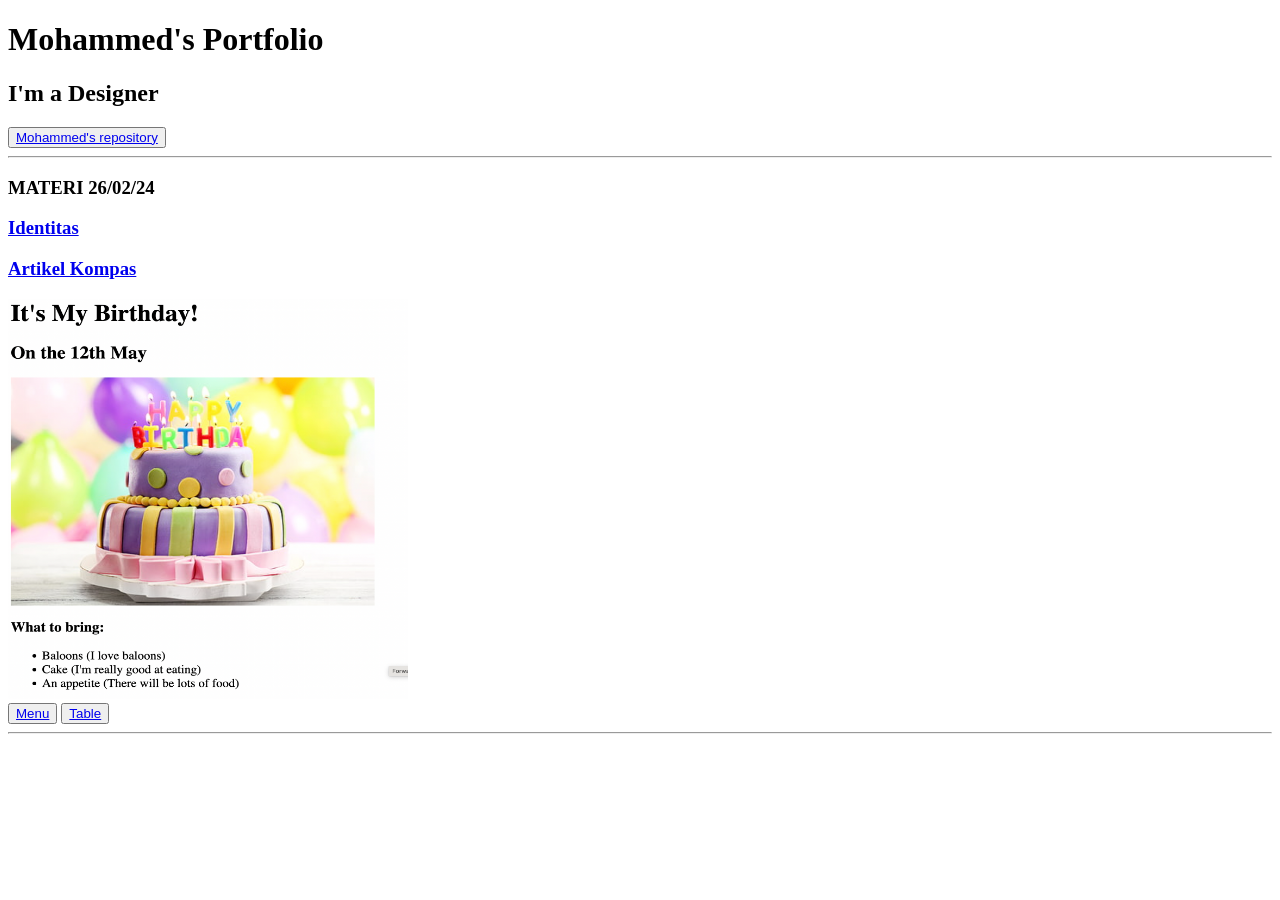
==== index.html @ e03b7514 "Add files via upload" ====
<!DOCTYPE html>
<html lang="en">

<head>
  <meta charset="UTF-8">
  <title>Mohammed's Portofolio</title>
</head>

<body>
  <h1>Mohammed's Portfolio</h1>
  <h2>I'm a Designer</h2>
  <button><a href="../HTML_Portofolio-main/Pertemuan-2/index3.html">Mohammed's repository</a></button>
  <hr/>
  <h3>MATERI 26/02/24</h3>
  <h3><a href="public/tugas1.html">Identitas</a></h3>
  <h3><a href="public/tugas2.html">Artikel Kompas</a></h3>
  <img src="./assets/images/birthday-invite.png" width="400px" height="400px"/> 
<br/>
  <button><a href="public/tugas3.html">Menu</a></button>
  <button><a href="public/tugas4.html">Table</a></button>
  <hr/>
</body>

</html>
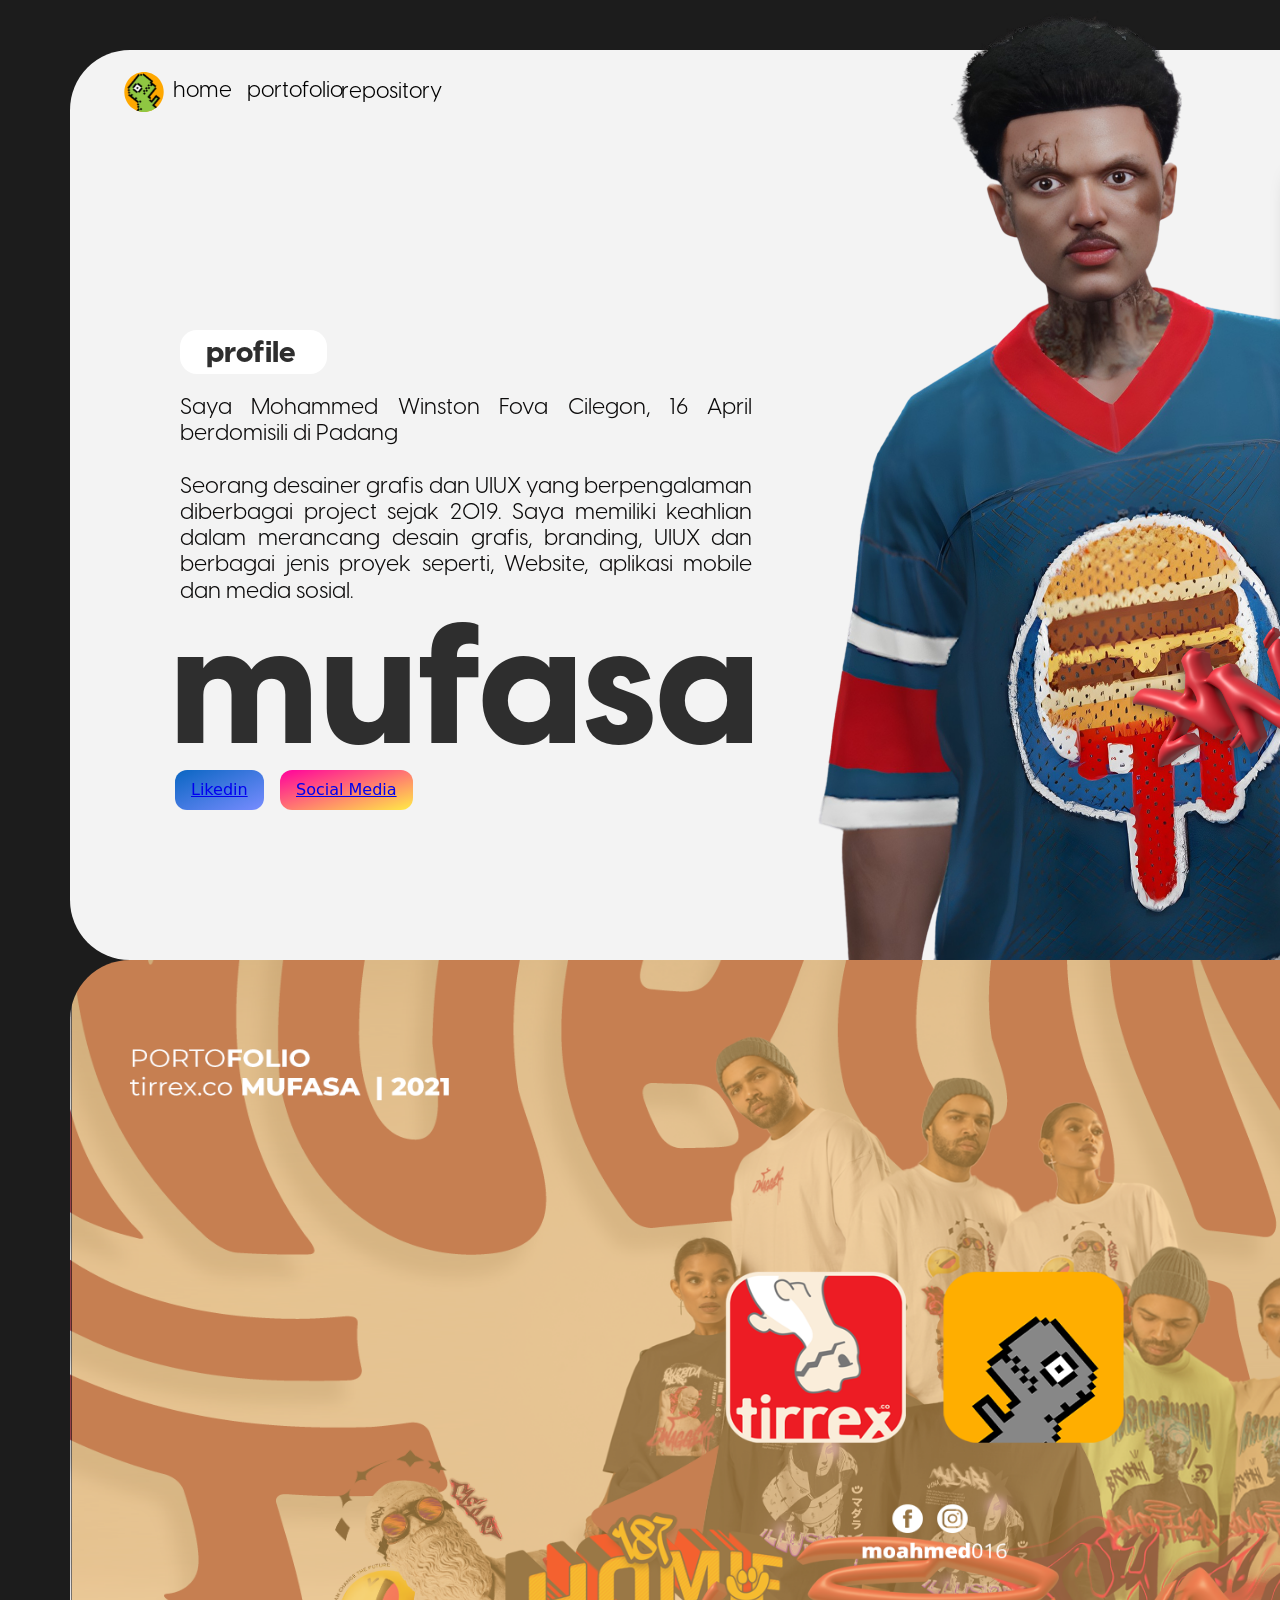
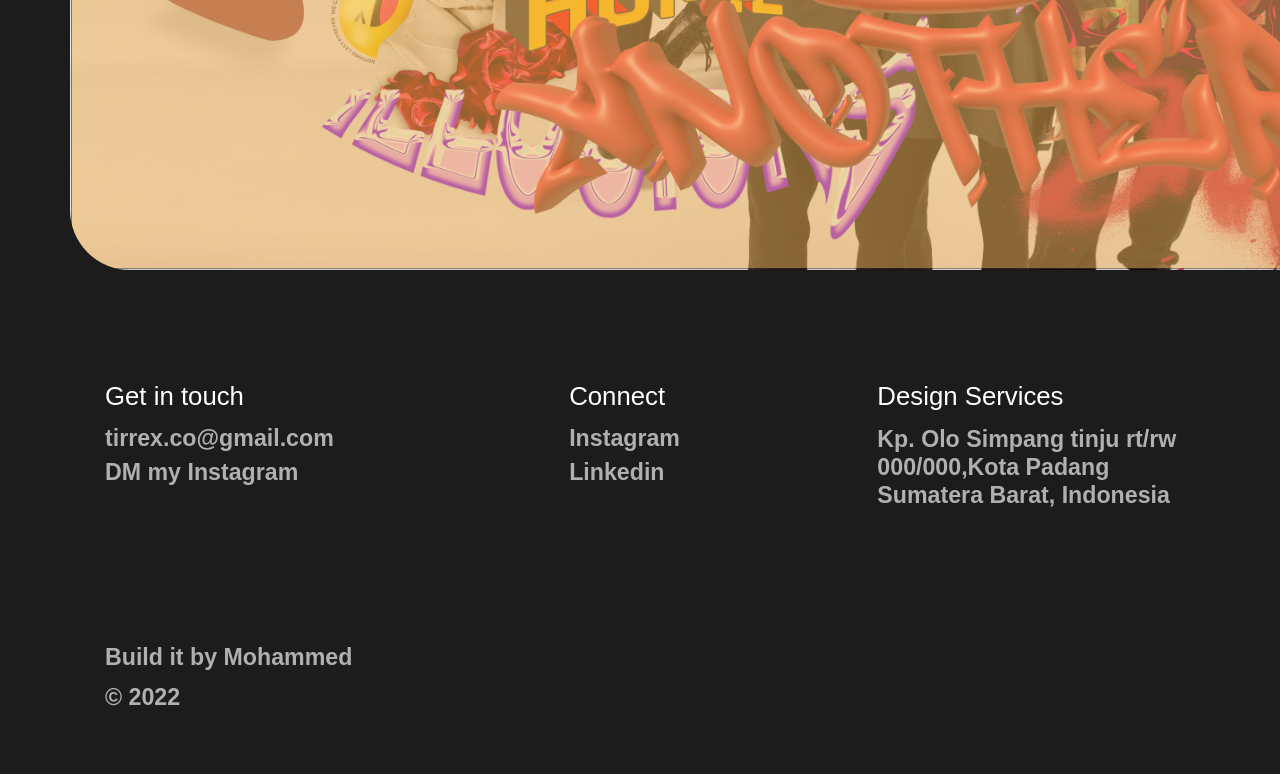
==== commit 73a8509b: "Change design" ====
--- a/index.html
+++ b/index.html
@@ -1,24 +1,101 @@
 <!DOCTYPE html>
 <html lang="en">
-
 <head>
   <meta charset="UTF-8">
-  <title>Mohammed's Portofolio</title>
+  <meta name="viewport" content="width=device-width, initial-scale=1.0">
+  <title>Mohammed's</title>
+  <link rel="stylesheet" href="style.css">
+  <link rel="stylesheet" href="https://unpkg.com/aos@next/dist/aos.css" />
 </head>
+<body>
 
-<body>
-  <h1>Mohammed's Portfolio</h1>
-  <h2>I'm a Designer</h2>
-  <button><a href="../HTML_Portofolio-main/Pertemuan-2/index3.html">Mohammed's repository</a></button>
-  <hr/>
-  <h3>MATERI 26/02/24</h3>
-  <h3><a href="public/tugas1.html">Identitas</a></h3>
-  <h3><a href="public/tugas2.html">Artikel Kompas</a></h3>
-  <img src="./assets/images/birthday-invite.png" width="400px" height="400px"/> 
-<br/>
-  <button><a href="public/tugas3.html">Menu</a></button>
-  <button><a href="public/tugas4.html">Table</a></button>
-  <hr/>
+
+<div class="contain">
+<!-- Bagian navbar -->
+
+<div class="navbar">
+  <img src="assets/Vector.svg" alt="vector" class="vector">
+  <div class="home"><a href="#">home</a></div>
+  <div class="portofolio"><a href="pertemuan/Pertemuan-2/index3.html">portofolio</a></div>
+  <div class="repository"><a href="Repository/indexr.html">repository</a></div>
+</div>
+
+
+
+<!-- Bagian Caption -->
+  <div class="caption">
+    <div class="profilecaption" data-aos="fade-right">
+      Saya Mohammed Winston Fova Cilegon, 16 April berdomisili di Padang<br/><br/>Seorang desainer grafis dan UIUX yang berpengalaman diberbagai project sejak 2019. Saya memiliki keahlian dalam merancang desain grafis, branding, UIUX dan berbagai jenis proyek seperti, Website, aplikasi mobile dan media sosial.
+    </div>
+    <div class="profilecontainer1" data-aos="fade-right">
+      <div class="profileb">profile</div>
+    </div>
+    <div class="mufasa" data-aos="fade-right">mufasa</div>
+  <button class="button-62" role="button" ><a href="https://www.linkedin.com/in/mohammed-winston-fova-b00425278/">Likedin</a></button>
+  <button class="button-63" role="button" ><a href="https://www.instagram.com/moahmed016/">Social Media</a></button>
+  </div>
+  <img class="ahmed" src="assets/pictureahmed.png" alt="ahmed" >
+  </div>
+
+<!-- Kalempong   -->
+<div class="kalempong">
+  <div class="rectangle-10">
+    <img src="assets/yourown.png" alt="yourown" class="police">
+    <div class="july-2021-for-instagram-feed-category-social-media">
+      July, 2021
+      <br />
+      <br />
+      <br />
+      for instagram feed
+      <br />
+      category: social media
+    </div>
+    <div class="e-5-t-6118">E5T6118</div>
+  </div>
+</div>
+<!-- gambar another -->
+<div class="another">
+  <img class="rectangle-3" src="assets/skull.png"/>
+</div>
+
+
+<!--  gambar -->
+
+</div>
+<div class="container">
+  <img src="assets/Artboard 10.png" alt="page2">
+</div>
+
+<!-- footer -->
+<div class="footer">
+  <div class="frame-27"><div class="rectangle-11">
+    </div>
+    <div class="get-in-touch">Get in touch</div>
+    <div class="connect">Connect</div>
+    <div class="design-services">Design Services</div>
+    <div class="tirrex-co-gmail-com">tirrex.co@gmail.com</div>
+    <div class="instagram">Instagram</div>
+    <div class="kp-olo-simpang-tinju-rt-rw-000-000-kota-padang-sumatera-barat-indonesia"
+    >
+      Kp. Olo Simpang tinju rt/rw 000/000,Kota Padang
+      <br />
+      Sumatera Barat, Indonesia
+    </div>
+    <div class="dm-my-instagram">DM my Instagram</div>
+    <div class="build-it-by-mohammed">Build it by Mohammed</div>
+    <div class="_2022">© 2022</div>
+    <div class="linkedin">Linkedin</div>
+    </div>
+</div>
+<div class="google-map">
+  <iframe src="https://www.google.com/maps/embed?pb=!1m18!1m12!1m3!1d127657.20171751059!2d100.30886880379407!3d-0.9345826336571449!2m3!1f0!2f0!3f0!3m2!1i1024!2i768!4f13.1!3m3!1m2!1s0x2fd4b942e2b117bb%3A0xb8468cb5c3046ba5!2sPadang%2C%20Kota%20Padang%2C%20Sumatera%20Barat!5e0!3m2!1sid!2sid!4v1709143816847!5m2!1sid!2sid" width="600" height="450" style="border:0;" allowfullscreen="" loading="lazy" referrerpolicy="no-referrer-when-downgrade"></iframe>
+</div>
+
+<script src="https://unpkg.com/aos@next/dist/aos.js"></script>
+<script>
+  AOS.init();
+</script>
+
+
 </body>
-
 </html>
--- a/style.css
+++ b/style.css
@@ -0,0 +1,538 @@
+@font-face {
+    font-family: profilecaption;
+    src: url(assets/fonts/Fontspring-DEMO-visbycf-regular.otf);
+    
+  }
+  
+  @font-face {
+    font-family: mufasa;
+    src: url(assets/fonts/test1.otf);
+    
+  }
+  
+  @font-face {
+    font-family: profileb;
+    src: url(assets/fonts/test1.otf);
+    
+  }
+  
+  @font-face {
+    font-family: navbar;
+    src: url(assets/fonts/Fontspring-DEMO-visbycf-regular.otf);
+    
+  }
+  
+  @font-face {
+    font-family: july-2021-for-instagram-feed-category-social-media;
+    src: url(assets/fonts/Fontspring-DEMO-visbycf-regular.otf);
+    
+  }
+  
+  @font-face {
+    font-family: e-5-t-6118;
+    src: url(assets/fonts/Fontspring-DEMO-visbycf-regular.otf);
+    
+  }
+  
+  
+  body {
+    margin: 0;
+    padding:0 ;
+    background: #1C1C1C;
+  }
+  
+  .contain{
+    margin-left: 70px;
+    margin-top: 50px;
+    height: 910px;
+    width: 1720px;
+    background-color: #F3F3F3;
+    border-radius: 60px;
+  }
+  
+  
+  /* Bagian Navbar */
+  /* .navbar {
+    box-sizing: border-box;
+  } */
+  .navbar {
+    height: 19.68px;
+    position: absolute;
+  }
+  .navbar {
+    color: #000000;
+    text-align: center;
+    font-family: navbar;
+    font-size: 22px;
+    line-height: 16.87px;
+    font-weight: 400;
+    position: absolute;
+    right: 79.13%;
+    left: 11.26%;
+    width: 21.13%;
+    bottom: 13.6%;
+    top: -33%;
+    height: 86.4%;
+    display: flex;
+    align-items: center;
+    justify-content: center;
+  
+    
+  }
+  
+  .navbar a {
+    text-decoration: none;
+    color: #000000;
+  }
+  
+  
+  .navbar .portofolio {
+    color: #000000;
+    text-align: center;
+    font-family: navbar;
+    font-size: 22px;
+    line-height: 16.87px;
+    font-weight: 400;
+    position: relative;
+    right: 32.93%;
+    left: 5.93%;
+    width: 35.14%;
+    bottom: 13.6%;
+    top: 0;
+    height: 86.4%;
+    display: flex;
+    align-items: center;
+    justify-content: center;
+  }
+  .navbar .repository {
+    color: #000000;
+    text-align: center;
+    font-family: navbar;
+    font-size: 22px;
+    line-height: 16.87px;
+    font-weight: 400;
+    position: relative;
+    right: 0.1%;
+    left: 13%;
+    width: 21.93%;
+    bottom: -0.68%;
+    top: 0.1%;
+    height: 86.4%;
+    display: flex;
+    align-items: center;
+    justify-content: center;
+  }
+  
+  /* .vector {
+    box-sizing: border-box;
+  } */
+  .vector {
+    width: 40px;
+    height: 40px;
+    left: -20px;
+    position: absolute;
+    overflow: visible;
+  }
+  
+  /* Bagian Caption */
+  
+  /* .profolecontainer {
+    box-sizing: border-box;
+  } */
+  .profilecontainer {
+    height: 199.58px;
+    position: relative;
+    top: -100px;
+  }
+  
+  .ahmed {
+    width: 757px;
+    height: 1080px;
+    position: absolute;
+    left: 795px;
+    top: -75px;
+  
+  }
+  
+  
+  .profilecaption {
+    color: #0c0b0b;
+    text-align: justify;
+    font-family: profilecaption;
+    font-size: 22.49px;
+    line-height: 26.24px;
+    font-weight: 400;
+    position: absolute;
+    left: 180px;
+    top: 395px;
+    width: 572.49px;
+  }
+  
+  .profilecontainer1 {
+    box-sizing: border-box;
+  
+  }
+  .profilecontainer1 {
+    background: #FFFFFF;
+    border-radius: 16.87px;
+    padding: 11.24px 26.24px 11.24px 26.24px;
+    width: 147.11px;
+    height: 44.04px;
+    position: relative;
+    overflow: hidden;
+    left: 110px;
+    top: 280px;
+  }
+  .profileb {
+    color: #2e2e2e;
+    text-align: justify;
+    font-family: profileb;
+    font-size: 29px;
+    line-height: 26.24px;
+    position: auto;
+  }
+  
+  .mufasa {
+    box-sizing: border-box;
+    top: 690px;
+    left: 170px;
+  }
+  .mufasa {
+    color: #2e2e2e;
+    text-align: center;
+    font-family: mufasa;
+    font-size: 165px;
+    line-height: 16.87px;
+    position: absolute;
+    display: flex;
+    align-items: center;
+    justify-content: center;
+  }
+  
+  .rectangle-10 {
+    background: #ffffff;
+    box-shadow: rgb(37, 37, 37) -25px 25px 50px -35px;
+    border-radius: 31.86px;
+    width: 360px;
+    height: 210px;
+    top: 160px;
+    left: 1280px;
+    position: absolute;
+    z-index: 2;
+    
+  }
+  
+  .rectangle-10 {
+      -webkit-animation: shadow-drop-2-bl 2s cubic-bezier(0.250, 0.460, 0.450, 0.940) both;
+            animation: shadow-drop-2-bl 2s cubic-bezier(0.250, 0.460, 0.450, 0.940) both;
+  }
+  
+  /* ----------------------------------------------
+   * Generated by Animista on 2024-3-1 0:4:34
+   * Licensed under FreeBSD License.
+   * See http://animista.net/license for more info. 
+   * w: http://animista.net, t: @cssanimista
+   * ---------------------------------------------- */
+  
+  /**
+   * ----------------------------------------
+   * animation shadow-drop-2-bl
+   * ----------------------------------------
+   */
+   @-webkit-keyframes shadow-drop-2-bl {
+    0% {
+      -webkit-transform: translateZ(0) translateX(0) translateY(0);
+              transform: translateZ(0) translateX(0) translateY(0);
+      -webkit-box-shadow: 0 0 0 0 rgba(0, 0, 0, 0);
+              box-shadow: 0 0 0 0 rgba(0, 0, 0, 0);
+    }
+    100% {
+      -webkit-transform: translateZ(50px) translateX(12px) translateY(-12px);
+              transform: translateZ(50px) translateX(12px) translateY(-12px);
+      -webkit-box-shadow: -12px 12px 20px -12px rgba(0, 0, 0, 0.35);
+              box-shadow: -12px 12px 20px -12px rgba(0, 0, 0, 0.35);
+    }
+  }
+  @keyframes shadow-drop-2-bl {
+    0% {
+      -webkit-transform: translateZ(0) translateX(0) translateY(0);
+              transform: translateZ(0) translateX(0) translateY(0);
+      -webkit-box-shadow: 0 0 0 0 rgba(0, 0, 0, 0);
+              box-shadow: 0 0 0 0 rgba(0, 0, 0, 0);
+    }
+    100% {
+      -webkit-transform: translateZ(50px) translateX(12px) translateY(-12px);
+              transform: translateZ(50px) translateX(12px) translateY(-12px);
+      -webkit-box-shadow: -12px 12px 20px -12px rgba(0, 0, 0, 0.35);
+              box-shadow: -12px 12px 20px -12px rgba(0, 0, 0, 0.35);
+    }
+  }
+  
+  
+  .rectangle-10 .police {
+    position: absolute;
+    top: 15px;
+    left: 20px;
+    width: 180px;
+    height: 180px;
+    border-radius: 31px;
+  }
+  
+  .july-2021-for-instagram-feed-category-social-media {
+    color: #000000;
+    text-align: left;
+    font-family: july-2021-for-instagram-feed-category-social-media;
+    font-size: 15px;
+    line-height: 23.42px;
+    font-weight: 400;
+    position: absolute;
+    width: 130.24px;
+    top: 25px;
+    left: 217px;
+    display: flex;
+    align-items: center;
+    justify-content: flex-start;
+  }
+  
+  .e-5-t-6118 {
+    color: #000000;
+    text-align: center;
+    font-family: e-5-t-6118;
+    font-size: 15px;
+    line-height: 16.87px;
+    font-weight: 400;
+    top: 180px;
+    left: 285px;
+    position: absolute;
+    display: flex;
+    align-items: center;
+    justify-content: center;
+  }
+  
+  .rectangle-3 {
+    width: 590px;
+    height: 184px;
+    position: absolute;
+    /* box-shadow: 0px 8.43px 18.18px 0px rgba(0, 0, 0, 0.65); */
+    top: 600px;
+    left: 1130px;
+  }
+  
+  /* CSS */
+  .button-62 {
+    background: linear-gradient(to bottom right, #0A66C2, #788cff);
+    border: 0;
+    border-radius: 12px;
+    color: #FFFFFF;
+    cursor: pointer;
+    display: inline-block;
+    font-family: -apple-system,system-ui,"Segoe UI",Roboto,Helvetica,Arial,sans-serif;
+    font-size: 16px;
+    font-weight: 500;
+    line-height: 2.5;
+    outline: transparent;
+    padding: 0 1rem;
+    text-align: center;
+    text-decoration: none;
+    transition: box-shadow .2s ease-in-out;
+    user-select: none;
+    -webkit-user-select: none;
+    touch-action: manipulation;
+    white-space: nowrap;
+    position: absolute;
+    left: 175px;
+    top: 770px;
+  }
+
+  .button-63 {
+    background: linear-gradient(to bottom right, #ff009d, #ffec46);
+    border: 0;
+    border-radius: 12px;
+    color: #FFFFFF;
+    cursor: pointer;
+    display: inline-block;
+    font-family: -apple-system,system-ui,"Segoe UI",Roboto,Helvetica,Arial,sans-serif;
+    font-size: 16px;
+    font-weight: 500;
+    line-height: 2.5;
+    outline: transparent;
+    padding: 0 1rem;
+    text-align: center;
+    text-decoration: none;
+    transition: box-shadow .2s ease-in-out;
+    user-select: none;
+    -webkit-user-select: none;
+    touch-action: manipulation;
+    white-space: nowrap;
+    position: absolute;
+    left: 280px;
+    top: 770px;
+  }
+  
+  .button-62:not([disabled]):focus {
+    box-shadow: 0 0 .25rem #0A66C2 (0, 0, 0, 0.5), -.125rem -.125rem 1rem #0A66C2 (239, 71, 101, 0.5), .125rem .125rem 1rem rgba(255, 255, 255, 0.5);
+  }
+  
+  .button-62:not([disabled]):hover {
+    box-shadow: 0 0 .25rem rgba(0, 0, 0, 0.5), -.125rem -.125rem 1rem rgba(0, 0, 0, 0.5), .125rem .125rem 1rem rgba(0, 0, 0, 0.5);
+  }
+
+  .button-63:not([disabled]):focus {
+    box-shadow: 0 0 .25rem #0A66C2 (0, 0, 0, 0.5), -.125rem -.125rem 1rem #0A66C2 (239, 71, 101, 0.5), .125rem .125rem 1rem rgba(255, 255, 255, 0.5);
+  }
+  
+  .button-63:not([disabled]):hover {
+    box-shadow: 0 0 .25rem rgba(0, 0, 0, 0.5), -.125rem -.125rem 1rem rgba(0, 0, 0, 0.5), .125rem .125rem 1rem rgba(0, 0, 0, 0.5);
+  }
+  .pictureahmed {
+    height: 1078.06px;
+    position: absolute;
+    transform-origin: 0 0;
+    transform: rotate(-6.001deg) scale(1, 1);
+    /* object-fit: cover; */
+  }
+  
+  /*  */
+  
+  .container img {
+    border-radius: 60px;
+    height: 910px;
+    width: 1720px;
+    margin-left: 70px;
+  }
+  
+  /* footer */
+  /* .footer {
+    box-sizing: border-box;
+  } */
+  .footer {
+    height: 500px;
+    position: relative;
+    top: -230px;
+  }
+  /* .rectangle-11 {
+    border-radius: 0px;
+    width: 1000px;
+    height: 837px;
+    position: absolute;
+    left: 0px;
+    top: 0px;
+    overflow: visible;
+  } */
+  .get-in-touch {
+    color: #ffffff;
+    text-align: left;
+    font-family: "FontspringDemoVisbyCfBold-Regular", sans-serif;
+    font-size: 25.787965774536133px;
+    font-weight: 400;
+    position: absolute;
+    left: 105px;
+    top: 338px;
+  }
+  .connect {
+    color: #ffffff;
+    text-align: left;
+    font-family: "FontspringDemoVisbyCfBold-Regular", sans-serif;
+    font-size: 25.787965774536133px;
+    font-weight: 400;
+    position: absolute;
+    left: 569.18px;
+    top: 338px;
+  }
+  .design-services {
+    color: #ffffff;
+    text-align: left;
+    font-family: "FontspringDemoVisbyCfBold-Regular", sans-serif;
+    font-size: 25.787965774536133px;
+    font-weight: 400;
+    position: absolute;
+    left: 877.35px;
+    top: 338px;
+  }
+  .tirrex-co-gmail-com {
+    color: #b0b0b0;
+    text-align: left;
+    font-family: "Montserrat-SemiBold", sans-serif;
+    font-size: 23.209169387817383px;
+    font-weight: 600;
+    position: absolute;
+    left: 105px;
+    top: 380.55px;
+  }
+  .instagram {
+    color: #b0b0b0;
+    text-align: left;
+    font-family: "Montserrat-SemiBold", sans-serif;
+    font-size: 23.209169387817383px;
+    font-weight: 600;
+    position: absolute;
+    left: 569.18px;
+    top: 380.55px;
+  }
+  .kp-olo-simpang-tinju-rt-rw-000-000-kota-padang-sumatera-barat-indonesia {
+    color: #b0b0b0;
+    text-align: left;
+    font-family: "Montserrat-SemiBold", sans-serif;
+    font-size: 23.209169387817383px;
+    line-height: 122.22%;
+    font-weight: 600;
+    position: absolute;
+    left: 877.35px;
+    top: 380.55px;
+    width: 420.34px;
+    height: 104.44px;
+  }
+  .dm-my-instagram {
+    color: #b0b0b0;
+    text-align: left;
+    font-family: "Montserrat-SemiBold", sans-serif;
+    font-size: 23.209169387817383px;
+    font-weight: 600;
+    position: absolute;
+    left: 105px;
+    top: 415.36px;
+  }
+  .build-it-by-mohammed {
+    color: #b0b0b0;
+    text-align: left;
+    font-family: "Montserrat-SemiBold", sans-serif;
+    font-size: 23.209169387817383px;
+    font-weight: 600;
+    position: absolute;
+    left: 105px;
+    top: 600px;
+  }
+  ._2022 {
+    color: #b0b0b0;
+    text-align: left;
+    font-family: "Montserrat-SemiBold", sans-serif;
+    font-size: 23.209169387817383px;
+    font-weight: 600;
+    position: absolute;
+    left: 105px;
+    top: 640px;
+  }
+  .linkedin {
+    color: #b0b0b0;
+    text-align: left;
+    font-family: "Montserrat-SemiBold", sans-serif;
+    font-size: 23.209169387817383px;
+    font-weight: 600;
+    position: absolute;
+    left: 569.18px;
+    top: 415.36px;
+  }
+  
+  .google-map {
+    padding-bottom: 0;
+    position: relative;
+  }
+  
+  .google-map iframe {
+    height: 300px;
+    width: 490px;
+    left: 1300px;
+    top: -390px;
+    position: absolute;
+    border-radius: 10px;
+  }
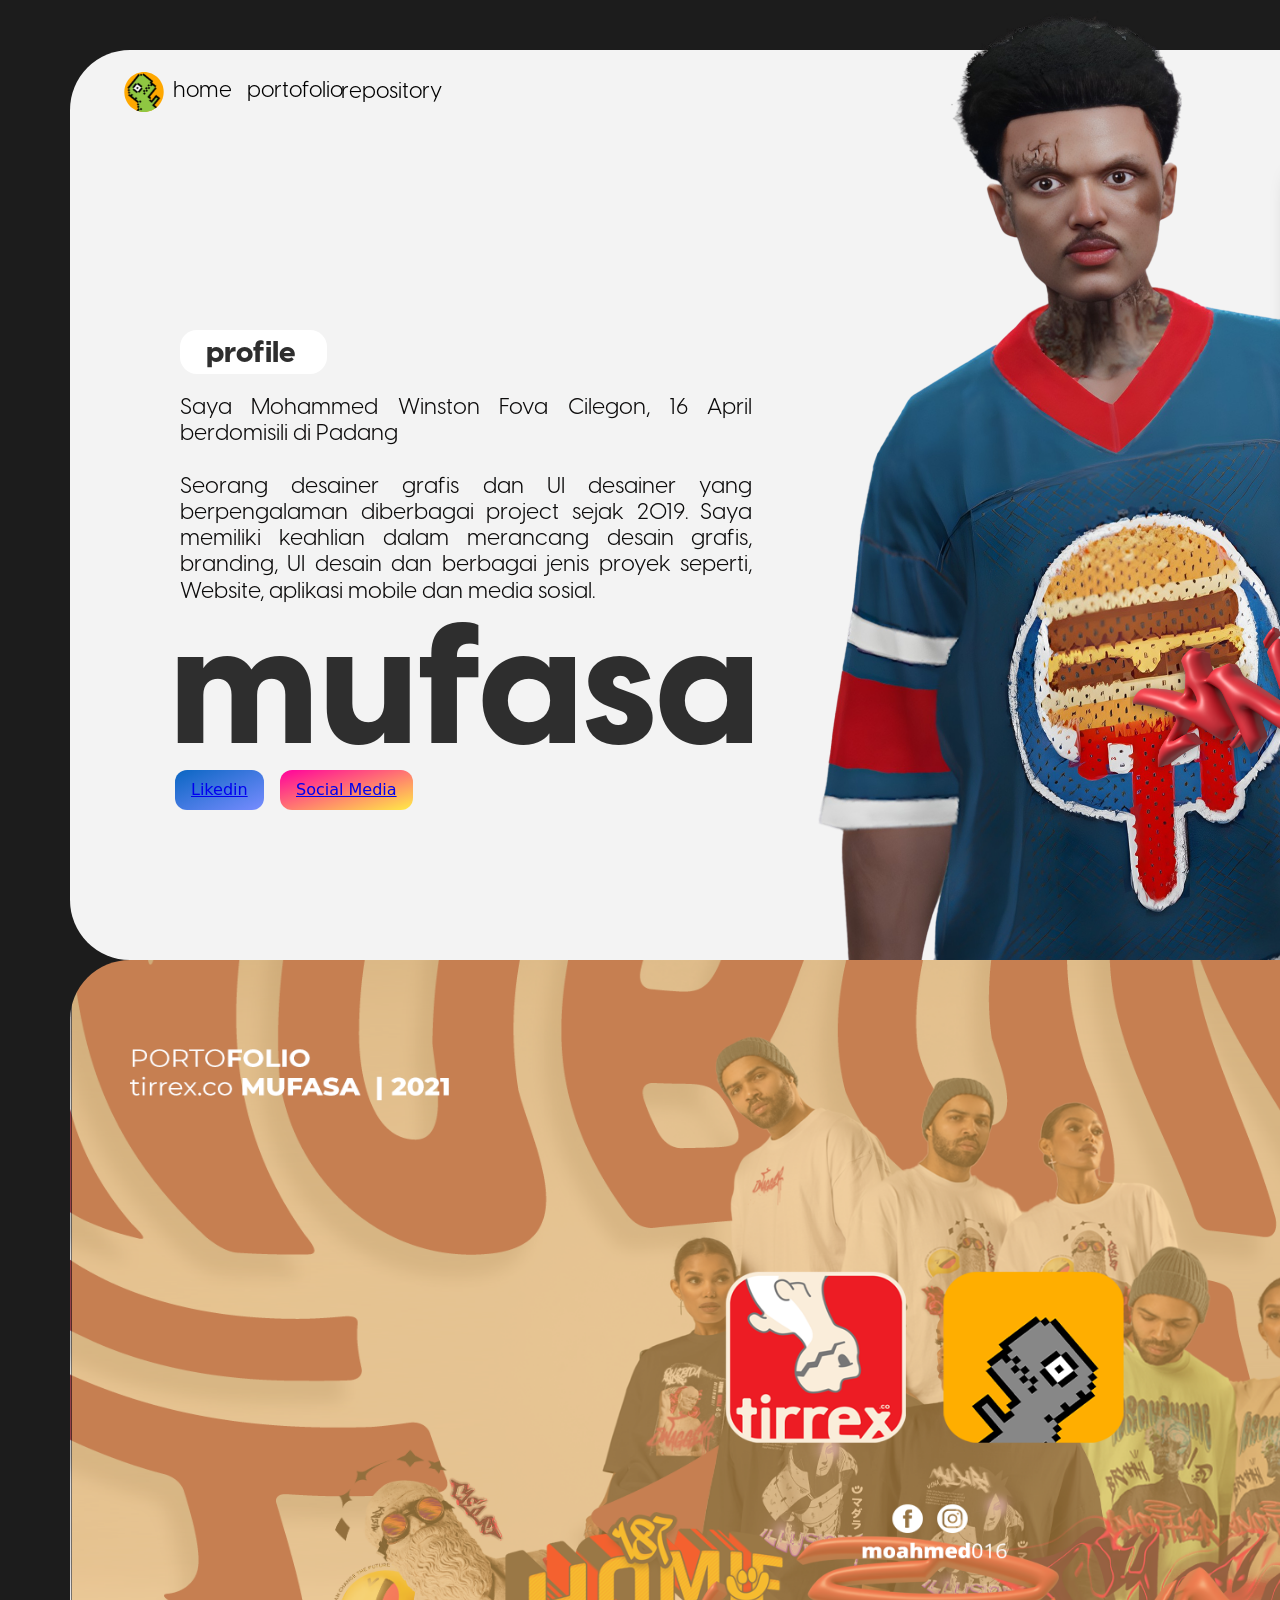
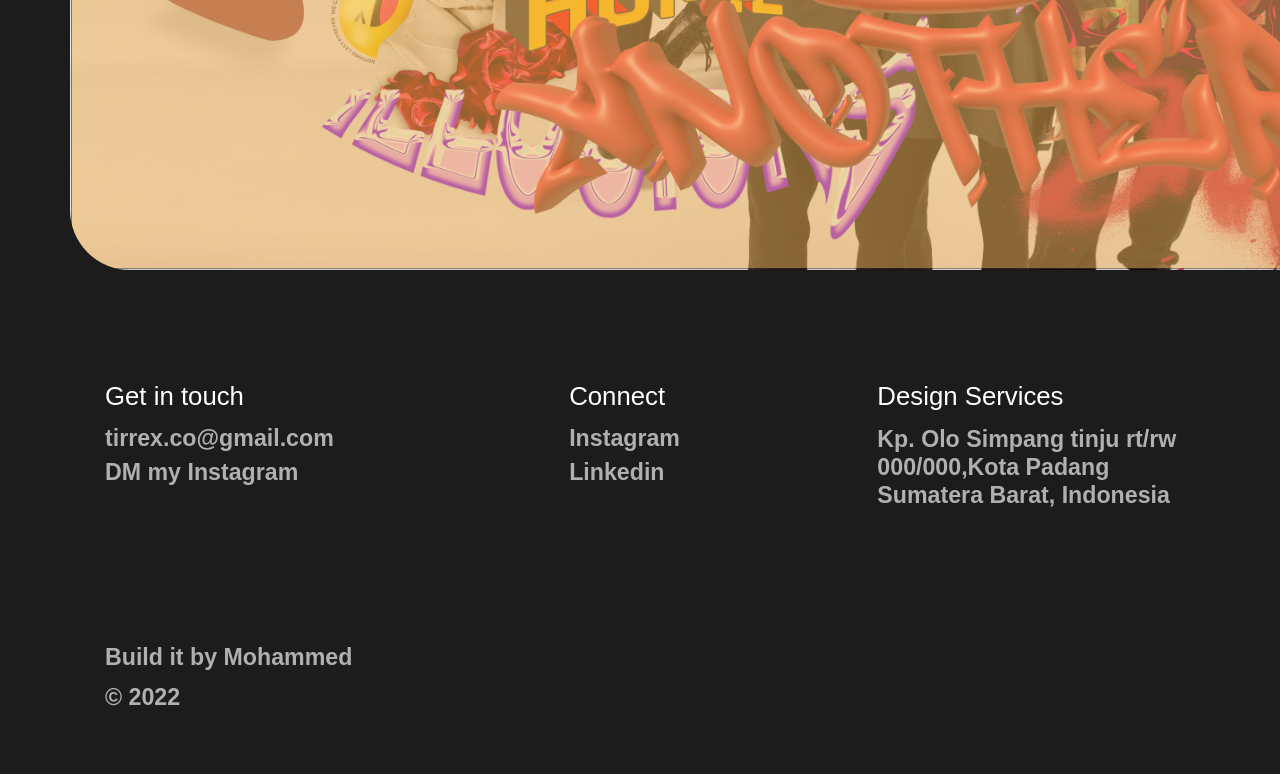
==== commit ed61264c: "adada" ====
--- a/index.html
+++ b/index.html
@@ -4,6 +4,8 @@
   <meta charset="UTF-8">
   <meta name="viewport" content="width=device-width, initial-scale=1.0">
   <title>Mohammed's</title>
+  <link rel="website icon" type="png"
+  href="assets/Vector.svg">
   <link rel="stylesheet" href="style.css">
   <link rel="stylesheet" href="https://unpkg.com/aos@next/dist/aos.css" />
 </head>
@@ -25,7 +27,7 @@
 <!-- Bagian Caption -->
   <div class="caption">
     <div class="profilecaption" data-aos="fade-right">
-      Saya Mohammed Winston Fova Cilegon, 16 April berdomisili di Padang<br/><br/>Seorang desainer grafis dan UIUX yang berpengalaman diberbagai project sejak 2019. Saya memiliki keahlian dalam merancang desain grafis, branding, UIUX dan berbagai jenis proyek seperti, Website, aplikasi mobile dan media sosial.
+      Saya Mohammed Winston Fova Cilegon, 16 April berdomisili di Padang<br/><br/>Seorang desainer grafis dan UI desainer yang berpengalaman diberbagai project sejak 2019. Saya memiliki keahlian dalam merancang desain grafis, branding, UI desain dan berbagai jenis proyek seperti, Website, aplikasi mobile dan media sosial.
     </div>
     <div class="profilecontainer1" data-aos="fade-right">
       <div class="profileb">profile</div>
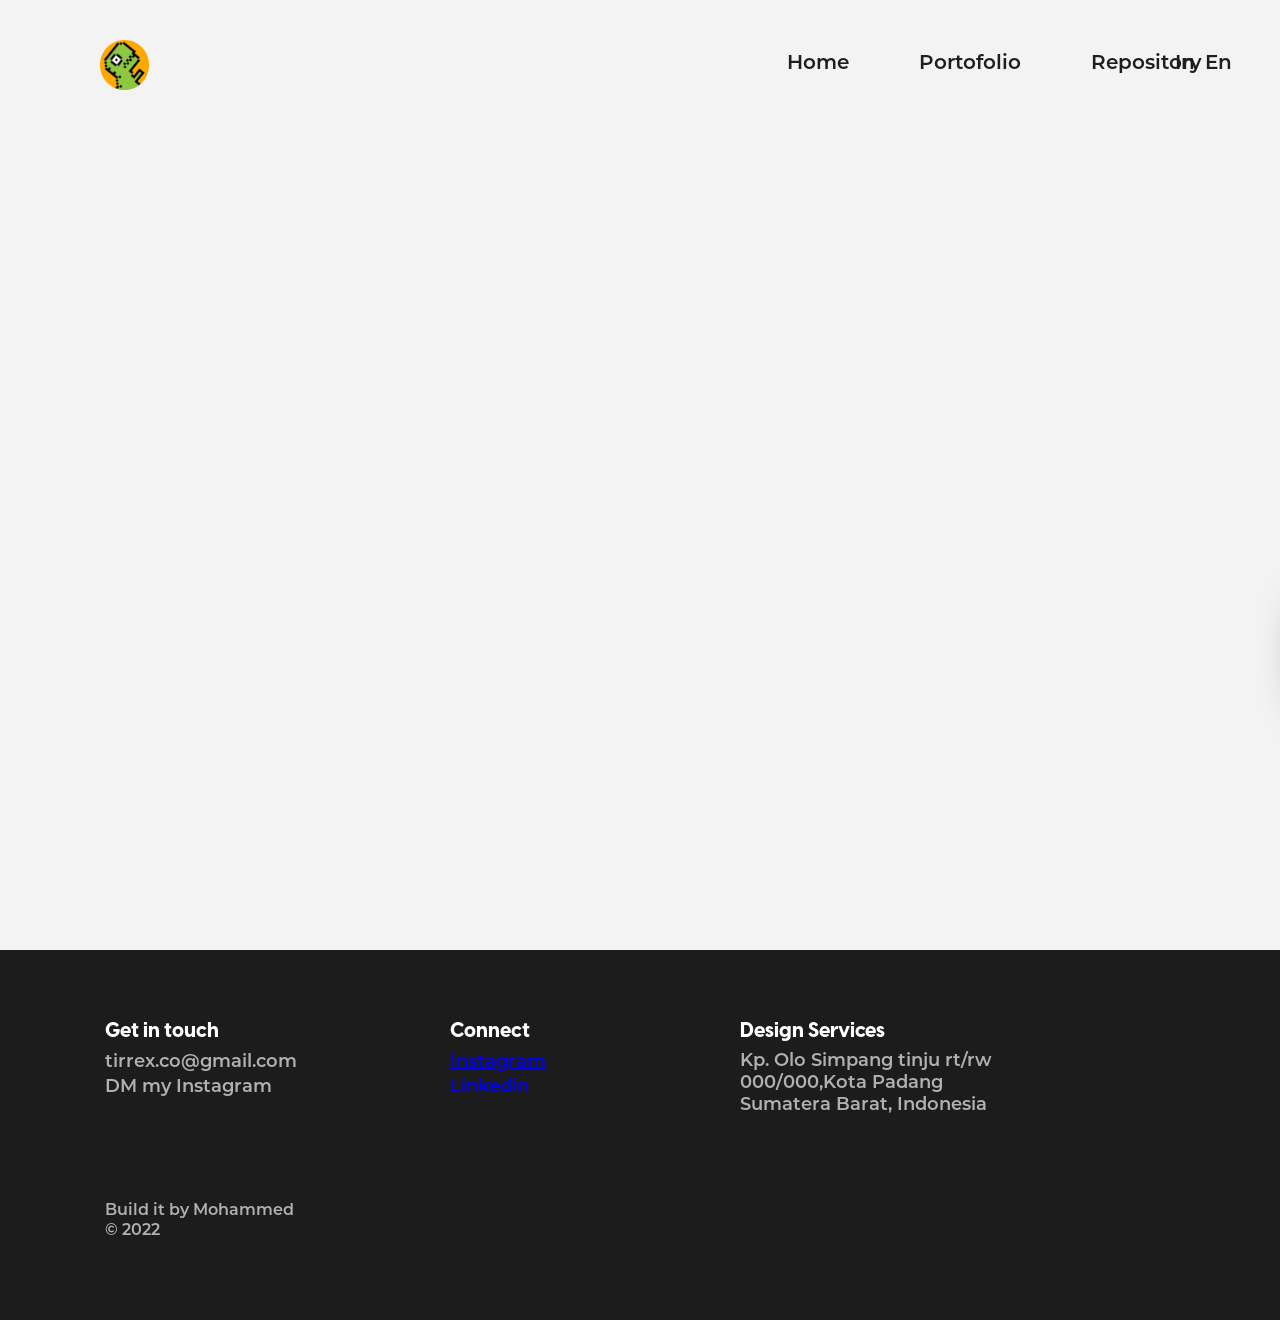
==== commit 67613b3d: "change the design" ====
--- a/index.html
+++ b/index.html
@@ -1,103 +1,83 @@
 <!DOCTYPE html>
 <html lang="en">
+
 <head>
-  <meta charset="UTF-8">
-  <meta name="viewport" content="width=device-width, initial-scale=1.0">
-  <title>Mohammed's</title>
-  <link rel="website icon" type="png"
-  href="assets/Vector.svg">
-  <link rel="stylesheet" href="style.css">
-  <link rel="stylesheet" href="https://unpkg.com/aos@next/dist/aos.css" />
+    <meta charset="UTF-8">
+    <meta name="viewport" content="width=device-width, initial-scale=1.0">
+    <title>mohammed's</title>
+    <link rel="website icon" type="png" href="../assets/Vector.svg">
+    <link rel="stylesheet" href="style.css">
+    <style>
+    
+    </style>
 </head>
 <body>
-
-
-<div class="contain">
-<!-- Bagian navbar -->
-
-<div class="navbar">
-  <img src="assets/Vector.svg" alt="vector" class="vector">
-  <div class="home"><a href="#">home</a></div>
-  <div class="portofolio"><a href="pertemuan/Pertemuan-2/index3.html">portofolio</a></div>
-  <div class="repository"><a href="Repository/indexr.html">repository</a></div>
-</div>
-
-
-
-<!-- Bagian Caption -->
-  <div class="caption">
-    <div class="profilecaption" data-aos="fade-right">
-      Saya Mohammed Winston Fova Cilegon, 16 April berdomisili di Padang<br/><br/>Seorang desainer grafis dan UI desainer yang berpengalaman diberbagai project sejak 2019. Saya memiliki keahlian dalam merancang desain grafis, branding, UI desain dan berbagai jenis proyek seperti, Website, aplikasi mobile dan media sosial.
+    <div class="box-detail">
+        <div class="rectangle-10">
+        <a href="../assets/Artboard 10.png"><img src="../assets/yourown.png" alt="yourown" style="width:150px;height:150px;" class="police"></a>
+        <!-- <img src="../assets/yourown.png" alt="yourown" class="police"> -->
+        <div class="july-2021-for-instagram-feed-category-social-media">July, 2021
+            <br />
+            <br />for instagram feed
+            <br />category: social media
+        </div>
+        <div class="e-5-t-6118">E5T6118</div>
+        </div>
     </div>
-    <div class="profilecontainer1" data-aos="fade-right">
-      <div class="profileb">profile</div>
+    <div class="parent">
+        <div class="background"></div>
     </div>
-    <div class="mufasa" data-aos="fade-right">mufasa</div>
-  <button class="button-62" role="button" ><a href="https://www.linkedin.com/in/mohammed-winston-fova-b00425278/">Likedin</a></button>
-  <button class="button-63" role="button" ><a href="https://www.instagram.com/moahmed016/">Social Media</a></button>
-  </div>
-  <img class="ahmed" src="assets/pictureahmed.png" alt="ahmed" >
-  </div>
-
-<!-- Kalempong   -->
-<div class="kalempong">
-  <div class="rectangle-10">
-    <img src="assets/yourown.png" alt="yourown" class="police">
-    <div class="july-2021-for-instagram-feed-category-social-media">
-      July, 2021
-      <br />
-      <br />
-      <br />
-      for instagram feed
-      <br />
-      category: social media
+    <div class="nobunaga">
+        <img src="../assets/nobunaga.png" alt="">
     </div>
-    <div class="e-5-t-6118">E5T6118</div>
-  </div>
-</div>
-<!-- gambar another -->
-<div class="another">
-  <img class="rectangle-3" src="assets/skull.png"/>
-</div>
-
-
-<!--  gambar -->
-
-</div>
-<div class="container">
-  <img src="assets/Artboard 10.png" alt="page2">
-</div>
-
-<!-- footer -->
-<div class="footer">
-  <div class="frame-27"><div class="rectangle-11">
+    <div>
+        <div class="container">
+            <div class="Overlay">
+                <img src="assets/nav.jpg" alt="404">
+            </div>
+        </div>
+    <div>
+        <div class="scroll-left">
+            <h1 class="words">
+                <marquee scrollamount="35" direction="left">Everything is designed</marquee>
+            </h1>
+        </div>
+    <div>
+        <div class="navbar">
+            <div class="home"><a href="home">Home</a></div>
+            <div class="work"><a href="pertemuan/Pertemuan-2/index3.html">Portofolio</a></div>
+            <div class="about"><a href="Repository/indexr.html">Repository</a></div>
+            <!-- <div class="contact"><a href="contact">Contact</a></div> -->
+        </div>
+    <div>
+        <div class="language">
+            <div class="Indonesia"><a href="#">In</a></div>
+            <div class="English"><a href="#">En</a></div>
+        </div>
+    <div>
+        <div class="Icon">
+            <img src="assets/Vector.svg" alt="404">
+        </div>
     </div>
-    <div class="get-in-touch">Get in touch</div>
-    <div class="connect">Connect</div>
-    <div class="design-services">Design Services</div>
-    <div class="tirrex-co-gmail-com">tirrex.co@gmail.com</div>
-    <div class="instagram">Instagram</div>
-    <div class="kp-olo-simpang-tinju-rt-rw-000-000-kota-padang-sumatera-barat-indonesia"
-    >
-      Kp. Olo Simpang tinju rt/rw 000/000,Kota Padang
-      <br />
-      Sumatera Barat, Indonesia
+        
+    <div class="footer">
+        <div class="rectangle-11">
+        <div class="get-in-touch">Get in touch</div>
+        <div class="connect">Connect</div>
+        <div class="design-services">Design Services</div>
+        <div class="email">tirrex.co@gmail.com</div>
+        <div class="instagram"><a href="https://www.instagram.com/moahmed016/">Instagram</a></div>
+        <div class="address">Kp. Olo Simpang tinju rt/rw 000/000,Kota Padang<br />Sumatera Barat, Indonesia</div>
+        <div class="dm-my-instagram">DM my Instagram</div>
+        <div class="build-it-by-mohammed">Build it by Mohammed</div>
+        <div class="_2022">© 2022</div>
+        <div class="linkedin"><a href="3333">Linkedin</a></div>
     </div>
-    <div class="dm-my-instagram">DM my Instagram</div>
-    <div class="build-it-by-mohammed">Build it by Mohammed</div>
-    <div class="_2022">© 2022</div>
-    <div class="linkedin">Linkedin</div>
+    <div class="google-map">
+        <iframe src="https://www.google.com/maps/embed?pb=!1m18!1m12!1m3!1d127657.20171751059!2d100.30886880379407!3d-0.9345826336571449!2m3!1f0!2f0!3f0!3m2!1i1024!2i768!4f13.1!3m3!1m2!1s0x2fd4b942e2b117bb%3A0xb8468cb5c3046ba5!2sPadang%2C%20Kota%20Padang%2C%20Sumatera%20Barat!5e0!3m2!1sid!2sid!4v1709143816847!5m2!1sid!2sid" width="600" height="450" style="border:0;" allowfullscreen="" loading="lazy" referrerpolicy="no-referrer-when-downgrade"></iframe>
     </div>
-</div>
-<div class="google-map">
-  <iframe src="https://www.google.com/maps/embed?pb=!1m18!1m12!1m3!1d127657.20171751059!2d100.30886880379407!3d-0.9345826336571449!2m3!1f0!2f0!3f0!3m2!1i1024!2i768!4f13.1!3m3!1m2!1s0x2fd4b942e2b117bb%3A0xb8468cb5c3046ba5!2sPadang%2C%20Kota%20Padang%2C%20Sumatera%20Barat!5e0!3m2!1sid!2sid!4v1709143816847!5m2!1sid!2sid" width="600" height="450" style="border:0;" allowfullscreen="" loading="lazy" referrerpolicy="no-referrer-when-downgrade"></iframe>
-</div>
-
-<script src="https://unpkg.com/aos@next/dist/aos.js"></script>
-<script>
-  AOS.init();
-</script>
-
+        </footer>
+    </div>
 
 </body>
 </html>
--- a/style.css
+++ b/style.css
@@ -1,538 +1,332 @@
 @font-face {
-    font-family: profilecaption;
-    src: url(assets/fonts/Fontspring-DEMO-visbycf-regular.otf);
-    
-  }
-  
-  @font-face {
-    font-family: mufasa;
-    src: url(assets/fonts/test1.otf);
-    
-  }
-  
-  @font-face {
-    font-family: profileb;
-    src: url(assets/fonts/test1.otf);
-    
-  }
-  
-  @font-face {
-    font-family: navbar;
-    src: url(assets/fonts/Fontspring-DEMO-visbycf-regular.otf);
-    
-  }
-  
-  @font-face {
-    font-family: july-2021-for-instagram-feed-category-social-media;
-    src: url(assets/fonts/Fontspring-DEMO-visbycf-regular.otf);
-    
-  }
-  
-  @font-face {
-    font-family: e-5-t-6118;
-    src: url(assets/fonts/Fontspring-DEMO-visbycf-regular.otf);
-    
-  }
-  
-  
-  body {
-    margin: 0;
-    padding:0 ;
-    background: #1C1C1C;
-  }
-  
-  .contain{
-    margin-left: 70px;
-    margin-top: 50px;
-    height: 910px;
-    width: 1720px;
-    background-color: #F3F3F3;
-    border-radius: 60px;
-  }
-  
-  
-  /* Bagian Navbar */
-  /* .navbar {
-    box-sizing: border-box;
-  } */
-  .navbar {
-    height: 19.68px;
-    position: absolute;
-  }
-  .navbar {
-    color: #000000;
-    text-align: center;
-    font-family: navbar;
-    font-size: 22px;
-    line-height: 16.87px;
-    font-weight: 400;
-    position: absolute;
-    right: 79.13%;
-    left: 11.26%;
-    width: 21.13%;
-    bottom: 13.6%;
-    top: -33%;
-    height: 86.4%;
-    display: flex;
-    align-items: center;
-    justify-content: center;
-  
-    
-  }
-  
-  .navbar a {
-    text-decoration: none;
-    color: #000000;
-  }
-  
-  
-  .navbar .portofolio {
-    color: #000000;
-    text-align: center;
-    font-family: navbar;
-    font-size: 22px;
-    line-height: 16.87px;
-    font-weight: 400;
-    position: relative;
-    right: 32.93%;
-    left: 5.93%;
-    width: 35.14%;
-    bottom: 13.6%;
-    top: 0;
-    height: 86.4%;
-    display: flex;
-    align-items: center;
-    justify-content: center;
-  }
-  .navbar .repository {
-    color: #000000;
-    text-align: center;
-    font-family: navbar;
-    font-size: 22px;
-    line-height: 16.87px;
-    font-weight: 400;
-    position: relative;
-    right: 0.1%;
-    left: 13%;
-    width: 21.93%;
-    bottom: -0.68%;
-    top: 0.1%;
-    height: 86.4%;
-    display: flex;
-    align-items: center;
-    justify-content: center;
-  }
-  
-  /* .vector {
-    box-sizing: border-box;
-  } */
-  .vector {
-    width: 40px;
-    height: 40px;
-    left: -20px;
-    position: absolute;
-    overflow: visible;
-  }
-  
-  /* Bagian Caption */
-  
-  /* .profolecontainer {
-    box-sizing: border-box;
-  } */
-  .profilecontainer {
-    height: 199.58px;
-    position: relative;
-    top: -100px;
-  }
-  
-  .ahmed {
-    width: 757px;
-    height: 1080px;
-    position: absolute;
-    left: 795px;
-    top: -75px;
-  
-  }
-  
-  
-  .profilecaption {
-    color: #0c0b0b;
-    text-align: justify;
-    font-family: profilecaption;
-    font-size: 22.49px;
-    line-height: 26.24px;
-    font-weight: 400;
-    position: absolute;
-    left: 180px;
-    top: 395px;
-    width: 572.49px;
-  }
-  
-  .profilecontainer1 {
-    box-sizing: border-box;
-  
-  }
-  .profilecontainer1 {
-    background: #FFFFFF;
-    border-radius: 16.87px;
-    padding: 11.24px 26.24px 11.24px 26.24px;
-    width: 147.11px;
-    height: 44.04px;
-    position: relative;
-    overflow: hidden;
-    left: 110px;
-    top: 280px;
-  }
-  .profileb {
-    color: #2e2e2e;
-    text-align: justify;
-    font-family: profileb;
-    font-size: 29px;
-    line-height: 26.24px;
-    position: auto;
-  }
-  
-  .mufasa {
-    box-sizing: border-box;
-    top: 690px;
-    left: 170px;
-  }
-  .mufasa {
-    color: #2e2e2e;
-    text-align: center;
-    font-family: mufasa;
-    font-size: 165px;
-    line-height: 16.87px;
-    position: absolute;
-    display: flex;
-    align-items: center;
-    justify-content: center;
-  }
-  
-  .rectangle-10 {
-    background: #ffffff;
-    box-shadow: rgb(37, 37, 37) -25px 25px 50px -35px;
-    border-radius: 31.86px;
-    width: 360px;
-    height: 210px;
-    top: 160px;
-    left: 1280px;
-    position: absolute;
-    z-index: 2;
-    
-  }
-  
-  .rectangle-10 {
-      -webkit-animation: shadow-drop-2-bl 2s cubic-bezier(0.250, 0.460, 0.450, 0.940) both;
-            animation: shadow-drop-2-bl 2s cubic-bezier(0.250, 0.460, 0.450, 0.940) both;
-  }
-  
-  /* ----------------------------------------------
-   * Generated by Animista on 2024-3-1 0:4:34
-   * Licensed under FreeBSD License.
-   * See http://animista.net/license for more info. 
-   * w: http://animista.net, t: @cssanimista
-   * ---------------------------------------------- */
-  
-  /**
-   * ----------------------------------------
-   * animation shadow-drop-2-bl
-   * ----------------------------------------
-   */
-   @-webkit-keyframes shadow-drop-2-bl {
-    0% {
-      -webkit-transform: translateZ(0) translateX(0) translateY(0);
-              transform: translateZ(0) translateX(0) translateY(0);
-      -webkit-box-shadow: 0 0 0 0 rgba(0, 0, 0, 0);
-              box-shadow: 0 0 0 0 rgba(0, 0, 0, 0);
-    }
-    100% {
-      -webkit-transform: translateZ(50px) translateX(12px) translateY(-12px);
-              transform: translateZ(50px) translateX(12px) translateY(-12px);
-      -webkit-box-shadow: -12px 12px 20px -12px rgba(0, 0, 0, 0.35);
-              box-shadow: -12px 12px 20px -12px rgba(0, 0, 0, 0.35);
-    }
-  }
-  @keyframes shadow-drop-2-bl {
-    0% {
-      -webkit-transform: translateZ(0) translateX(0) translateY(0);
-              transform: translateZ(0) translateX(0) translateY(0);
-      -webkit-box-shadow: 0 0 0 0 rgba(0, 0, 0, 0);
-              box-shadow: 0 0 0 0 rgba(0, 0, 0, 0);
-    }
-    100% {
-      -webkit-transform: translateZ(50px) translateX(12px) translateY(-12px);
-              transform: translateZ(50px) translateX(12px) translateY(-12px);
-      -webkit-box-shadow: -12px 12px 20px -12px rgba(0, 0, 0, 0.35);
-              box-shadow: -12px 12px 20px -12px rgba(0, 0, 0, 0.35);
-    }
-  }
-  
-  
-  .rectangle-10 .police {
-    position: absolute;
-    top: 15px;
-    left: 20px;
-    width: 180px;
-    height: 180px;
-    border-radius: 31px;
-  }
-  
-  .july-2021-for-instagram-feed-category-social-media {
-    color: #000000;
-    text-align: left;
-    font-family: july-2021-for-instagram-feed-category-social-media;
-    font-size: 15px;
-    line-height: 23.42px;
-    font-weight: 400;
-    position: absolute;
-    width: 130.24px;
-    top: 25px;
-    left: 217px;
-    display: flex;
-    align-items: center;
-    justify-content: flex-start;
-  }
-  
-  .e-5-t-6118 {
-    color: #000000;
-    text-align: center;
-    font-family: e-5-t-6118;
-    font-size: 15px;
-    line-height: 16.87px;
-    font-weight: 400;
-    top: 180px;
-    left: 285px;
-    position: absolute;
-    display: flex;
-    align-items: center;
-    justify-content: center;
-  }
-  
-  .rectangle-3 {
-    width: 590px;
-    height: 184px;
-    position: absolute;
-    /* box-shadow: 0px 8.43px 18.18px 0px rgba(0, 0, 0, 0.65); */
-    top: 600px;
-    left: 1130px;
-  }
-  
-  /* CSS */
-  .button-62 {
-    background: linear-gradient(to bottom right, #0A66C2, #788cff);
-    border: 0;
-    border-radius: 12px;
-    color: #FFFFFF;
-    cursor: pointer;
-    display: inline-block;
-    font-family: -apple-system,system-ui,"Segoe UI",Roboto,Helvetica,Arial,sans-serif;
-    font-size: 16px;
-    font-weight: 500;
-    line-height: 2.5;
-    outline: transparent;
-    padding: 0 1rem;
-    text-align: center;
-    text-decoration: none;
-    transition: box-shadow .2s ease-in-out;
-    user-select: none;
-    -webkit-user-select: none;
-    touch-action: manipulation;
-    white-space: nowrap;
-    position: absolute;
-    left: 175px;
-    top: 770px;
-  }
-
-  .button-63 {
-    background: linear-gradient(to bottom right, #ff009d, #ffec46);
-    border: 0;
-    border-radius: 12px;
-    color: #FFFFFF;
-    cursor: pointer;
-    display: inline-block;
-    font-family: -apple-system,system-ui,"Segoe UI",Roboto,Helvetica,Arial,sans-serif;
-    font-size: 16px;
-    font-weight: 500;
-    line-height: 2.5;
-    outline: transparent;
-    padding: 0 1rem;
-    text-align: center;
-    text-decoration: none;
-    transition: box-shadow .2s ease-in-out;
-    user-select: none;
-    -webkit-user-select: none;
-    touch-action: manipulation;
-    white-space: nowrap;
-    position: absolute;
-    left: 280px;
-    top: 770px;
-  }
-  
-  .button-62:not([disabled]):focus {
-    box-shadow: 0 0 .25rem #0A66C2 (0, 0, 0, 0.5), -.125rem -.125rem 1rem #0A66C2 (239, 71, 101, 0.5), .125rem .125rem 1rem rgba(255, 255, 255, 0.5);
-  }
-  
-  .button-62:not([disabled]):hover {
-    box-shadow: 0 0 .25rem rgba(0, 0, 0, 0.5), -.125rem -.125rem 1rem rgba(0, 0, 0, 0.5), .125rem .125rem 1rem rgba(0, 0, 0, 0.5);
-  }
-
-  .button-63:not([disabled]):focus {
-    box-shadow: 0 0 .25rem #0A66C2 (0, 0, 0, 0.5), -.125rem -.125rem 1rem #0A66C2 (239, 71, 101, 0.5), .125rem .125rem 1rem rgba(255, 255, 255, 0.5);
-  }
-  
-  .button-63:not([disabled]):hover {
-    box-shadow: 0 0 .25rem rgba(0, 0, 0, 0.5), -.125rem -.125rem 1rem rgba(0, 0, 0, 0.5), .125rem .125rem 1rem rgba(0, 0, 0, 0.5);
-  }
-  .pictureahmed {
-    height: 1078.06px;
-    position: absolute;
-    transform-origin: 0 0;
-    transform: rotate(-6.001deg) scale(1, 1);
-    /* object-fit: cover; */
-  }
-  
-  /*  */
-  
-  .container img {
-    border-radius: 60px;
-    height: 910px;
-    width: 1720px;
-    margin-left: 70px;
-  }
-  
-  /* footer */
-  /* .footer {
-    box-sizing: border-box;
-  } */
-  .footer {
-    height: 500px;
-    position: relative;
-    top: -230px;
-  }
-  /* .rectangle-11 {
-    border-radius: 0px;
-    width: 1000px;
-    height: 837px;
-    position: absolute;
-    left: 0px;
-    top: 0px;
-    overflow: visible;
-  } */
-  .get-in-touch {
-    color: #ffffff;
-    text-align: left;
-    font-family: "FontspringDemoVisbyCfBold-Regular", sans-serif;
-    font-size: 25.787965774536133px;
-    font-weight: 400;
-    position: absolute;
-    left: 105px;
-    top: 338px;
-  }
-  .connect {
-    color: #ffffff;
-    text-align: left;
-    font-family: "FontspringDemoVisbyCfBold-Regular", sans-serif;
-    font-size: 25.787965774536133px;
-    font-weight: 400;
-    position: absolute;
-    left: 569.18px;
-    top: 338px;
-  }
-  .design-services {
-    color: #ffffff;
-    text-align: left;
-    font-family: "FontspringDemoVisbyCfBold-Regular", sans-serif;
-    font-size: 25.787965774536133px;
-    font-weight: 400;
-    position: absolute;
-    left: 877.35px;
-    top: 338px;
-  }
-  .tirrex-co-gmail-com {
-    color: #b0b0b0;
-    text-align: left;
-    font-family: "Montserrat-SemiBold", sans-serif;
-    font-size: 23.209169387817383px;
-    font-weight: 600;
-    position: absolute;
-    left: 105px;
-    top: 380.55px;
-  }
-  .instagram {
-    color: #b0b0b0;
-    text-align: left;
-    font-family: "Montserrat-SemiBold", sans-serif;
-    font-size: 23.209169387817383px;
-    font-weight: 600;
-    position: absolute;
-    left: 569.18px;
-    top: 380.55px;
-  }
-  .kp-olo-simpang-tinju-rt-rw-000-000-kota-padang-sumatera-barat-indonesia {
-    color: #b0b0b0;
-    text-align: left;
-    font-family: "Montserrat-SemiBold", sans-serif;
-    font-size: 23.209169387817383px;
-    line-height: 122.22%;
-    font-weight: 600;
-    position: absolute;
-    left: 877.35px;
-    top: 380.55px;
-    width: 420.34px;
-    height: 104.44px;
-  }
-  .dm-my-instagram {
-    color: #b0b0b0;
-    text-align: left;
-    font-family: "Montserrat-SemiBold", sans-serif;
-    font-size: 23.209169387817383px;
-    font-weight: 600;
-    position: absolute;
-    left: 105px;
-    top: 415.36px;
-  }
-  .build-it-by-mohammed {
-    color: #b0b0b0;
-    text-align: left;
-    font-family: "Montserrat-SemiBold", sans-serif;
-    font-size: 23.209169387817383px;
-    font-weight: 600;
-    position: absolute;
-    left: 105px;
-    top: 600px;
-  }
-  ._2022 {
-    color: #b0b0b0;
-    text-align: left;
-    font-family: "Montserrat-SemiBold", sans-serif;
-    font-size: 23.209169387817383px;
-    font-weight: 600;
-    position: absolute;
-    left: 105px;
-    top: 640px;
-  }
-  .linkedin {
-    color: #b0b0b0;
-    text-align: left;
-    font-family: "Montserrat-SemiBold", sans-serif;
-    font-size: 23.209169387817383px;
-    font-weight: 600;
-    position: absolute;
-    left: 569.18px;
-    top: 415.36px;
-  }
-  
-  .google-map {
-    padding-bottom: 0;
-    position: relative;
-  }
-  
-  .google-map iframe {
-    height: 300px;
-    width: 490px;
-    left: 1300px;
-    top: -390px;
-    position: absolute;
-    border-radius: 10px;
-  }+  font-family: Font1;
+  src: url(assets/fonts/montserrat/Montserrat-SemiBold.otf);
+}
+
+@font-face {
+  font-family: Font2;
+  src: url(assets/fonts/montserrat/Montserrat-Bold.otf);
+}
+
+@font-face {
+  font-family: Font3;
+  src: url(assets/fonts/test1.otf);
+}
+
+@font-face {
+  font-family: Font4;
+  src: url(assets/fonts/Fontspring-DEMO-visbycf-regular.otf);
+}
+body {
+  margin: 0;
+  padding: 0;
+  background: #F3F3F3;
+  /* background-image: url("../assets/Backgroung.png"); */
+}
+
+.nobunaga img {
+  opacity: 1;
+  width: 100%;
+  position: absolute;
+  mix-blend-mode: overlay;
+
+}
+
+.parent {
+  position: relative;
+}
+
+.background {
+  width: 100%;
+  height: 1080px;
+  background-position: center;
+  background-size: cover;
+  /* background-image: url("../assets/marek-piwnicki-jIlMBLqvnL8-unsplash.jpg"); */
+  /* background-image: url("../assets/s6.png"); */
+  /* transform: rotate(180deg); */
+  position: fixed;
+}
+
+.container {
+  position: relative;
+}
+
+.scroll-left {
+  width: 2000px;
+  height: 500px;
+  left: 0px;
+  top: 70px;
+  overflow: hidden;
+  position: fixed; /* Mengubah posisi menjadi absolute */
+  background: transparent;
+  color: orange;
+  border: 0px solid rgb(255, 0, 0);
+  display: flex;
+  margin-left: 0px;
+  z-index: 0;
+}
+
+.words {
+  font-family: Font2;
+  font-size: 260px;
+  color: #1F1E1E;
+  margin: 0;
+  position: absolute;
+  top: 60px;
+  left: 0px;
+  /* z-index: 1; */
+}
+
+.Overlay img{
+  width: 500px;
+  height: 100px;
+  position: relative;
+  top: 735px;
+  left: 1300px;
+  border-radius: 10px;
+  /* mix-blend-mode: overlay; */
+  object-fit: cover;
+  display: flex;
+  z-index: 10; /* Menetapkan nilai z-index yang lebih tinggi */
+}
+
+/* body::-webkit-scrollbar {
+  width: 0;
+  background-color: transparent;
+}
+
+::-webkit-scrollbar-thumb {
+  color: #000000;
+  overflow: overlay;
+} */
+
+.navbar div {
+  padding-left: 70px;
+  font-family: Font1;
+}
+
+.navbar {
+  display: flex;
+  color: #1F1E1E;
+  position: absolute;
+  list-style-type: none;
+  margin-top: 50px;
+  font-size: 20px;
+  left: 56%;
+  top: 0;
+}
+
+.navbar a {
+  text-decoration: none;
+  color: #1F1E1E;
+}
+
+.language div {
+  padding-left: 10px;
+}
+
+.language {
+  font-family: Font1;
+  margin-top: 50px;
+  color: #1F1E1E;
+  display: flex;
+  position: absolute;
+  list-style-type: none;
+  font-size: 20px;
+  top: 0;
+  left: 91%;
+}
+.language a {
+  text-decoration: none;
+  color: #1F1E1E;
+}
+
+.Icon {
+  display: flex;
+  position: absolute;
+  margin-top: 40px;
+  top: 0;
+  left: 100px;
+  width: 50px;
+  height: 50px;
+}
+
+.rectangle-10 {
+  background: #F3F3F3;
+  box-shadow: rgb(37, 37, 37) -35px 35px 50px -50px;
+  border-radius: 10px;
+  width: 500px;
+  height: 180px;
+  top: 530px;
+  left: 1300px;
+  position: absolute;
+  z-index: 2;
+}
+
+.rectangle-10 .police {
+  position: absolute;
+  top: 15px;
+  left: 20px;
+  width: 10px;
+  height: 150px;
+  border-radius: 15px;
+}
+
+.july-2021-for-instagram-feed-category-social-media {
+  color: #000000;
+  text-align: left;
+  font-family: Font4;
+  font-size: 16px;
+  line-height: 23.42px;
+  font-weight: 400;
+  position: absolute;
+  width: 130.24px;
+  top: 15px;
+  left: 360px;
+  display: flex;
+  align-items: center;
+  justify-content: flex-start;
+}
+
+.e-5-t-6118 {
+  color: #000000;
+  text-align: center;
+  font-family: Font4;
+  font-size: 12px;
+  line-height: 16.87px;
+  font-weight: 400;
+  top: 160px;
+  left: 440px;
+  position: absolute;
+  display: flex;
+  align-items: center;
+  justify-content: center;
+}
+
+.footer  {
+  /* box-sizing: border-box; */
+  position: relative;
+  top: 850px;
+  background-color: #1C1C1C;
+  width: 100%;
+  height: 370px;
+  /* border-top-left-radius: 180px; */
+}
+
+.get-in-touch {
+  color: #ffffff;
+  text-align: left;
+  font-family: Font3;
+  font-size: 20px;
+  font-weight: 400;
+  position: absolute;
+  left: 105px;
+  top: 70px;
+}
+.connect {
+  color: #ffffff;
+  text-align: left;
+  font-family: Font3;
+  font-size: 20px;
+  font-weight: 400;
+  position: absolute;
+  left: 450px;
+  top: 70px;
+}
+.design-services {
+  color: #ffffff;
+  text-align: left;
+  font-family: Font3;
+  font-size: 20px;
+  font-weight: 400;
+  position: absolute;
+  left: 740px;
+  top: 70px;
+}
+.email {
+  color: #b0b0b0;
+  text-align: left;
+  font-family: Font1;
+  font-size: 18px;
+  font-weight: 600;
+  position: absolute;
+  left: 105px;
+  top: 100px;
+}
+.instagram {
+  color: #b0b0b0;
+  text-align: left;
+  font-family: Font1;
+  font-size: 18px;
+  font-weight: 600;
+  position: absolute;
+  left: 450px;
+  top: 100px;
+}
+.address {
+  color: #b0b0b0;
+  text-align: left;
+  font-family: Font1;
+  font-size: 18px;
+  line-height: 122.22%;
+  font-weight: 600;
+  position: absolute;
+  left: 740px;
+  top: 100px;
+  width: 300px;
+  height: 104.44px;
+}
+.dm-my-instagram {
+  color: #b0b0b0;
+  text-align: left;
+  font-family: Font1;
+  font-size: 18px;
+  font-weight: 600;
+  position: absolute;
+  left: 105px;
+  top: 125px;
+}
+.build-it-by-mohammed {
+  color: #b0b0b0;
+  text-align: left;
+  font-family: Font1;
+  font-size: 16px;
+  font-weight: 600;
+  position: absolute;
+  left: 105px;
+  top: 250px;
+}
+._2022 {
+  color: #b0b0b0;
+  text-align: left;
+  font-family: Font1;
+  font-size: 16px;
+  font-weight: 600;
+  position: absolute;
+  left: 105px;
+  top: 270px;
+}
+.linkedin {
+  color: #b0b0b0;
+  text-align: left;
+  font-family: Font1;
+  font-size: 18px;
+  font-weight: 600;
+  position: absolute;
+  left: 450px;
+  top: 125px;
+}
+
+.google-map {
+  padding-bottom: 0;
+  position: relative;
+}
+
+.google-map iframe {
+  height: 250px;
+  width: 420px;
+  left: 1330px;
+  top: 70px;
+  position: absolute;
+  border-radius: 20px;
+}
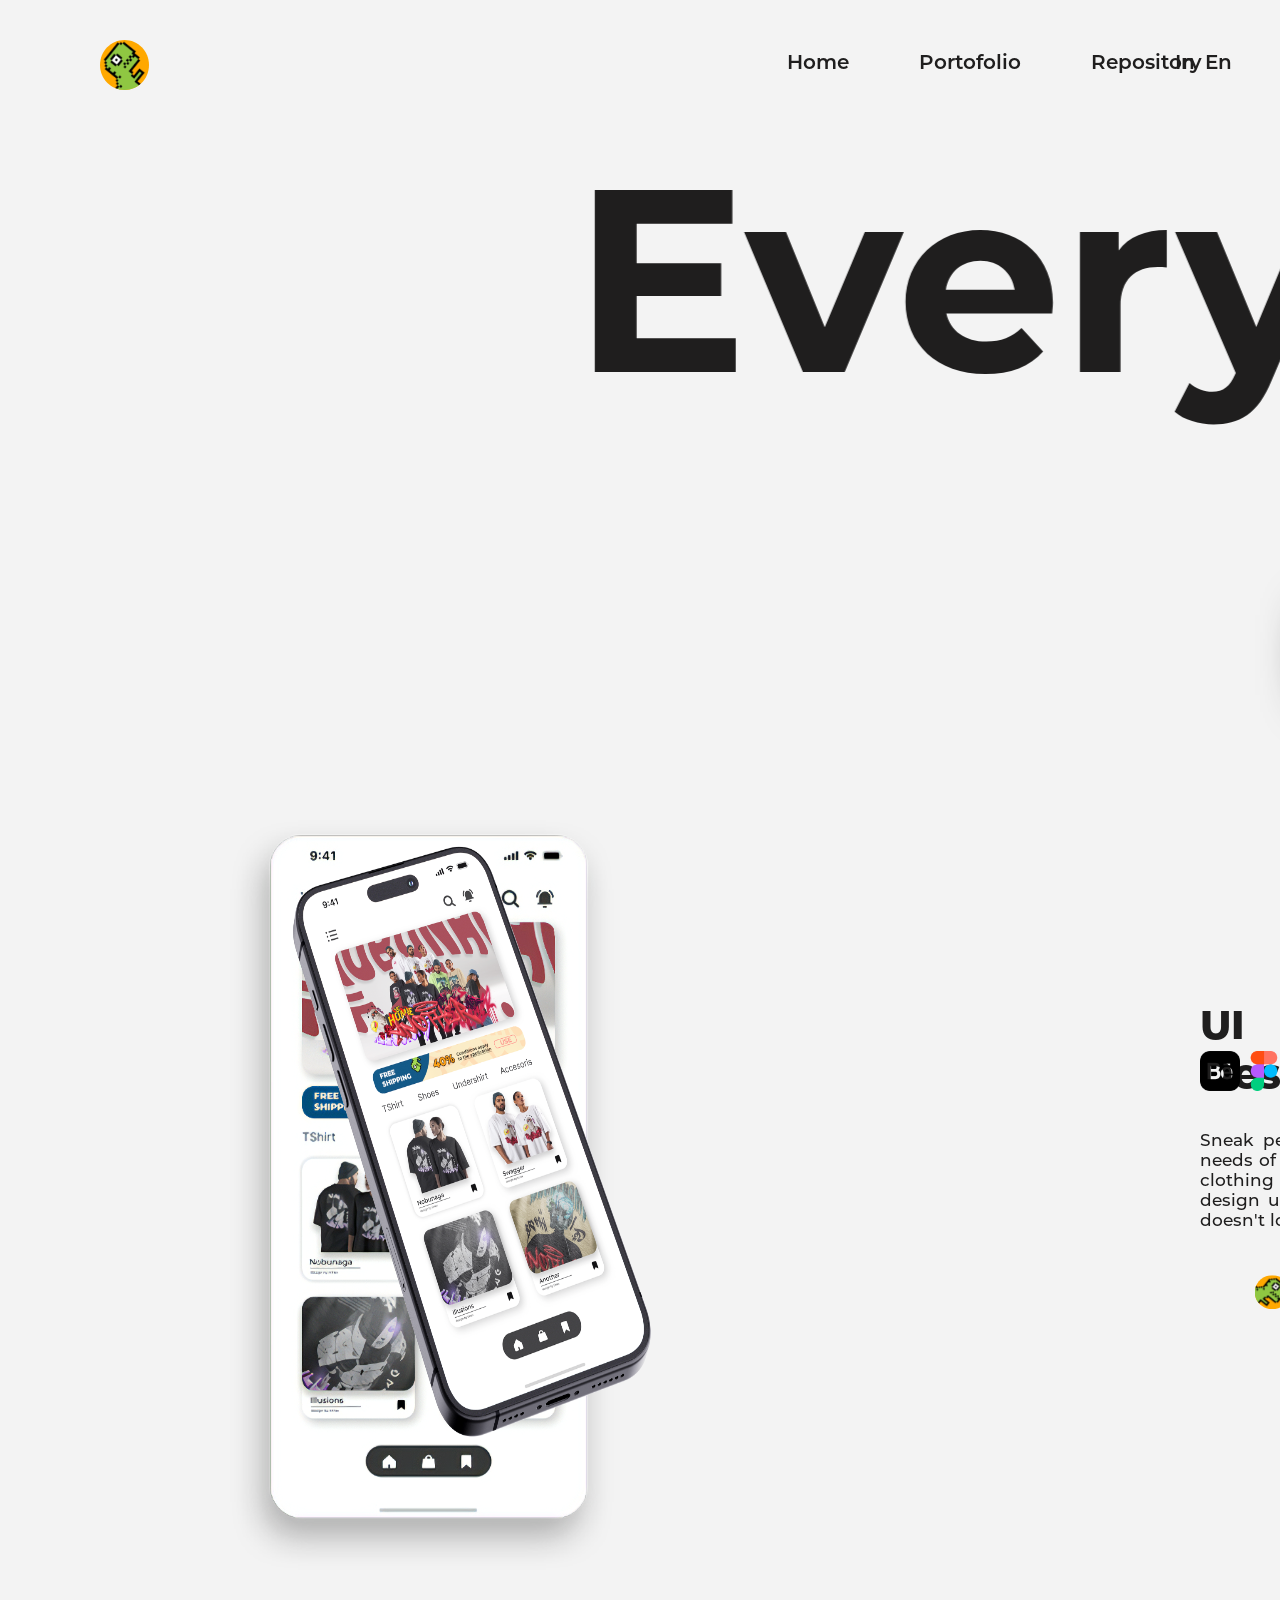
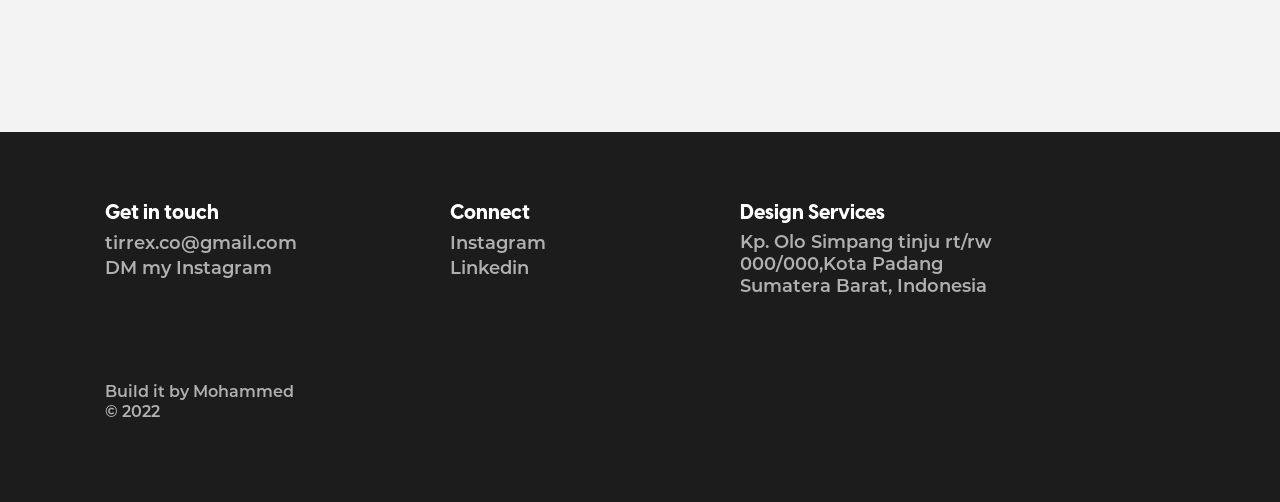
==== commit 090dd575: "Fix anything other HError from self!" ====
--- a/index.html
+++ b/index.html
@@ -5,79 +5,110 @@
     <meta charset="UTF-8">
     <meta name="viewport" content="width=device-width, initial-scale=1.0">
     <title>mohammed's</title>
-    <link rel="website icon" type="png" href="../assets/Vector.svg">
+    <link rel="website icon" type="png" href="./assets/Vector.svg">
     <link rel="stylesheet" href="style.css">
-    <style>
-    
-    </style>
+  
 </head>
 <body>
-    <div class="box-detail">
-        <div class="rectangle-10">
-        <a href="../assets/Artboard 10.png"><img src="../assets/yourown.png" alt="yourown" style="width:150px;height:150px;" class="police"></a>
-        <!-- <img src="../assets/yourown.png" alt="yourown" class="police"> -->
-        <div class="july-2021-for-instagram-feed-category-social-media">July, 2021
-            <br />
-            <br />for instagram feed
-            <br />category: social media
-        </div>
-        <div class="e-5-t-6118">E5T6118</div>
-        </div>
-    </div>
-    <div class="parent">
-        <div class="background"></div>
-    </div>
-    <div class="nobunaga">
-        <img src="../assets/nobunaga.png" alt="">
-    </div>
-    <div>
-        <div class="container">
-            <div class="Overlay">
-                <img src="assets/nav.jpg" alt="404">
+    <!-- Landing Page Pertama -->
+    <div class="landing-page">
+        <div class="box-detail">
+            <div class="rectangle-10">
+                <a href="./assets/Artboard 10.png"><img src="./assets/yourown.png" alt="yourown" style="width:150px;height:150px;" class="police"></a>
+                <img src="./assets/poster instagram.png" alt="yourown" style="width:150px;height:150px;" class="police2"></a>
+                <div class="july-2021-for-instagram-feed-category-social-media">July, 2021
+                    <br />
+                    <br />for instagram feed
+                    <br />category: social media
+                </div>
+                <div class="e-5-t-6118">E5T6118</div>
             </div>
         </div>
-    <div>
-        <div class="scroll-left">
-            <h1 class="words">
-                <marquee scrollamount="35" direction="left">Everything is designed</marquee>
-            </h1>
+        
+        <div class="nobunaga">
+            <img src="/assets/nobunaga.png" alt="">
         </div>
-    <div>
+
+        <div>
+            <div class="container">
+                <div class="Overlay">
+                    <img src="assets/nav.jpg" alt="404">
+                </div>
+            </div>
+        </div>
+
+        <div>
+            <div class="scroll-left">
+                <h1 class="words">
+                    <marquee scrollamount="35" direction="left">Everything is designed</marquee>
+                </h1>
+            </div>
+        </div>
+
         <div class="navbar">
-            <div class="home"><a href="home">Home</a></div>
-            <div class="work"><a href="pertemuan/Pertemuan-2/index3.html">Portofolio</a></div>
-            <div class="about"><a href="Repository/indexr.html">Repository</a></div>
-            <!-- <div class="contact"><a href="contact">Contact</a></div> -->
+            <div><a class="home" href="#">Home</a></div>
+            <div><a class="work" href="pertemuan/Pertemuan-2/index3.html">Portofolio</a></div>
+            <div><a href="Repository/indexr.html">Repository</a></div>
         </div>
-    <div>
+
         <div class="language">
             <div class="Indonesia"><a href="#">In</a></div>
             <div class="English"><a href="#">En</a></div>
         </div>
-    <div>
+
         <div class="Icon">
             <img src="assets/Vector.svg" alt="404">
         </div>
     </div>
+
+    <!-- Landing Page Kedua -->
+    <div class="landing-page">
+        <div class="Hal2">
+            <div class="UIDESIGN">UI Design</div>
+            <img src="./assets2/behance.png" alt="Logo1"class="Logo1"></a>
+            <img src="./assets2/figma.png" alt="Logo2"class="Logo1"></a>
+            <div class="Boxcaption">
+                <div class="CaptionHal2">Sneak peek, a UI created with the market needs of a business owner operating in the clothing brand sector. The illustrator's design uses a design from tirrex so that it doesn't look like the client.</div>
+                <div class="behance">behance.net/</div>
+                <div class="behancetirrex">tirrex</div>
+                <img src="./assets/Vector.svg" alt="Logo2"class="Behancelogo"></a>
+
+            <img src="./assets/Iphonemockup1.png" alt="Iphonemockup1"class="Mockup1"></a>
+            <img src="./assets/Layer 3.png" alt="Layer 3"class="Mockup2"></a>
+        </div>
+    </div>
+
+    <!-- Landing Page Ketiga -->
+    <div class="landing-page">
+        <div class="Hal2">
+            
+        </div>
+    </div>
+
+    <!-- Landing Page Keempat -->
+    <div class="landing-page">
         
+    </div>
+
+    <!-- Footer -->
     <div class="footer">
         <div class="rectangle-11">
-        <div class="get-in-touch">Get in touch</div>
-        <div class="connect">Connect</div>
-        <div class="design-services">Design Services</div>
-        <div class="email">tirrex.co@gmail.com</div>
-        <div class="instagram"><a href="https://www.instagram.com/moahmed016/">Instagram</a></div>
-        <div class="address">Kp. Olo Simpang tinju rt/rw 000/000,Kota Padang<br />Sumatera Barat, Indonesia</div>
-        <div class="dm-my-instagram">DM my Instagram</div>
-        <div class="build-it-by-mohammed">Build it by Mohammed</div>
-        <div class="_2022">© 2022</div>
-        <div class="linkedin"><a href="3333">Linkedin</a></div>
+            <div class="get-in-touch">Get in touch</div>
+            <div class="connect">Connect</div>
+            <div class="design-services">Design Services</div>
+            <div class="email">tirrex.co@gmail.com</div>
+            <div><a class="instagram" href="https://www.instagram.com/moahmed016/">Instagram</a></div>
+            <div class="address">Kp. Olo Simpang tinju rt/rw 000/000,Kota Padang<br />Sumatera Barat, Indonesia</div>
+            <div class="dm-my-instagram">DM my Instagram</div>
+            <div class="build-it-by-mohammed">Build it by Mohammed</div>
+            <div class="_2022">© 2022</div>
+            <div><a class="linkedin" href="https://www.linkedin.com/in/mohammed-winston-fova-b00425278">Linkedin</a></div>
+        </div>
+        <div class="google-map">
+            <iframe src="https://www.google.com/maps/embed?pb=!1m18!1m12!1m3!1d127657.20171751059!2d100.30886880379407!3d-0.9345826336571449!2m3!1f0!2f0!3f0!3m2!1i1024!2i768!4f13.1!3m3!1m2!1s0x2fd4b942e2b117bb%3A0xb8468cb5c3046ba5!2sPadang%2C%20Kota%20Padang%2C%20Sumatera%20Barat!5e0!3m2!1sid!2sid!4v1709143816847!5m2!1sid!2sid" width="600" height="450" style="border:0;" allowfullscreen="" loading="lazy" referrerpolicy="no-referrer-when-downgrade"></iframe>
+        </div>
     </div>
-    <div class="google-map">
-        <iframe src="https://www.google.com/maps/embed?pb=!1m18!1m12!1m3!1d127657.20171751059!2d100.30886880379407!3d-0.9345826336571449!2m3!1f0!2f0!3f0!3m2!1i1024!2i768!4f13.1!3m3!1m2!1s0x2fd4b942e2b117bb%3A0xb8468cb5c3046ba5!2sPadang%2C%20Kota%20Padang%2C%20Sumatera%20Barat!5e0!3m2!1sid!2sid!4v1709143816847!5m2!1sid!2sid" width="600" height="450" style="border:0;" allowfullscreen="" loading="lazy" referrerpolicy="no-referrer-when-downgrade"></iframe>
-    </div>
-        </footer>
-    </div>
-
+    <script src="javascripthenti.js"></script>
+    <script src="Javascript.js"></script>
 </body>
-</html>+</html>
--- a/style.css
+++ b/style.css
@@ -17,6 +17,27 @@
   font-family: Font4;
   src: url(assets/fonts/Fontspring-DEMO-visbycf-regular.otf);
 }
+
+@font-face {
+  font-family: Font5;
+  src: url(assets/fonts/montserrat/Montserrat-ExtraBold.otf);
+}
+
+@font-face {
+  font-family: Font6;
+  src: url(assets/fonts/montserrat/Montserrat-Medium.otf);
+}
+
+@font-face {
+  font-family: Font7;
+  src: url(assets/fonts/montserrat/Montserrat-Medium.otf);
+}
+
+@font-face {
+  font-family: Font8;
+  src: url(assets/fonts/montserrat/Montserrat-ExtraBold.otf);
+}
+
 body {
   margin: 0;
   padding: 0;
@@ -32,35 +53,17 @@
 
 }
 
-.parent {
-  position: relative;
-}
-
-.background {
-  width: 100%;
-  height: 1080px;
-  background-position: center;
-  background-size: cover;
-  /* background-image: url("../assets/marek-piwnicki-jIlMBLqvnL8-unsplash.jpg"); */
-  /* background-image: url("../assets/s6.png"); */
-  /* transform: rotate(180deg); */
-  position: fixed;
-}
-
 .container {
   position: relative;
 }
 
 .scroll-left {
-  width: 2000px;
-  height: 500px;
   left: 0px;
   top: 70px;
   overflow: hidden;
-  position: fixed; /* Mengubah posisi menjadi absolute */
+  position: relative; /* Mengubah posisi menjadi absolute */
   background: transparent;
   color: orange;
-  border: 0px solid rgb(255, 0, 0);
   display: flex;
   margin-left: 0px;
   z-index: 0;
@@ -71,8 +74,8 @@
   font-size: 260px;
   color: #1F1E1E;
   margin: 0;
-  position: absolute;
-  top: 60px;
+  position: fixed;
+  top: 120px;
   left: 0px;
   /* z-index: 1; */
 }
@@ -172,6 +175,15 @@
   border-radius: 15px;
 }
 
+.police2 {
+  position: absolute;
+  top: 15px;
+  left: 185px;
+  width: 10px;
+  height: 150px;
+  border-radius: 15px;
+}
+
 .july-2021-for-instagram-feed-category-social-media {
   color: #000000;
   text-align: left;
@@ -203,10 +215,88 @@
   justify-content: center;
 }
 
+/* Halaman 2 */
+.landing-page {
+  margin-bottom: 1rem;
+}
+
+.Mockup1 {
+  position: absolute;
+  left: 50px;
+  width: 65%;
+  height: 100%;
+  top: 650px;
+  z-index: 1;
+}
+
+.Mockup2 {
+  position: absolute;
+  left: 230px;
+  top: 820px;
+  height: 750px;
+  z-index: 0;
+}
+
+.UIDESIGN {
+  position: absolute;
+  top: 1000px;
+  left: 1200px;
+  font-size: 40px;
+  font-family: Font5;
+  color: #1F1E1E;
+}
+.Logo1 {
+  position: relative;
+  height: 40px;
+  top: 935px;
+  left: 1200px;
+}
+
+.Boxcaption .CaptionHal2 {
+  position: absolute;
+  display: block;
+  text-align: justify;
+  width: 390px;
+}
+
+.CaptionHal2 {
+  font-family: Font6;
+  position: relative;
+  font-size: 17px;
+  top: 1130px;
+  left: 1200px;
+  color: #1F1E1E;
+}
+
+.behance {
+  position: absolute;
+  font-family: Font7;
+  top: 1280px;
+  left: 1300px;
+  font-size: 19px;
+}
+
+.behancetirrex {
+  position: absolute;
+  font-family: Font8;
+  top: 1280px;
+  left: 1430px;
+  font-size: 19px;
+}
+
+.Behancelogo {
+  position: absolute;
+  height: 35px;
+  top: 1275px;
+  left: 1255px;
+  transform: rotate(90deg);
+}
+
+
 .footer  {
   /* box-sizing: border-box; */
-  position: relative;
-  top: 850px;
+  position: absolute;
+  
   background-color: #1C1C1C;
   width: 100%;
   height: 370px;
@@ -262,7 +352,25 @@
   position: absolute;
   left: 450px;
   top: 100px;
-}
+  text-decoration:none;
+}
+
+.home:hover {
+  color: #ffbb00;
+}
+
+.work:hover {
+  color: #ffbb00;
+}
+
+.about:hover {
+  color: #ffbb00;
+}
+
+.instagram:hover {
+  color: #ffbb00;
+}
+
 .address {
   color: #b0b0b0;
   text-align: left;
@@ -306,6 +414,7 @@
   left: 105px;
   top: 270px;
 }
+
 .linkedin {
   color: #b0b0b0;
   text-align: left;
@@ -315,6 +424,11 @@
   position: absolute;
   left: 450px;
   top: 125px;
+  text-decoration:none;
+}
+
+.linkedin:hover {
+  color: #ffbb00;
 }
 
 .google-map {
@@ -330,3 +444,7 @@
   position: absolute;
   border-radius: 20px;
 }
+
+.Hal2 {
+  height: 800px;
+}
